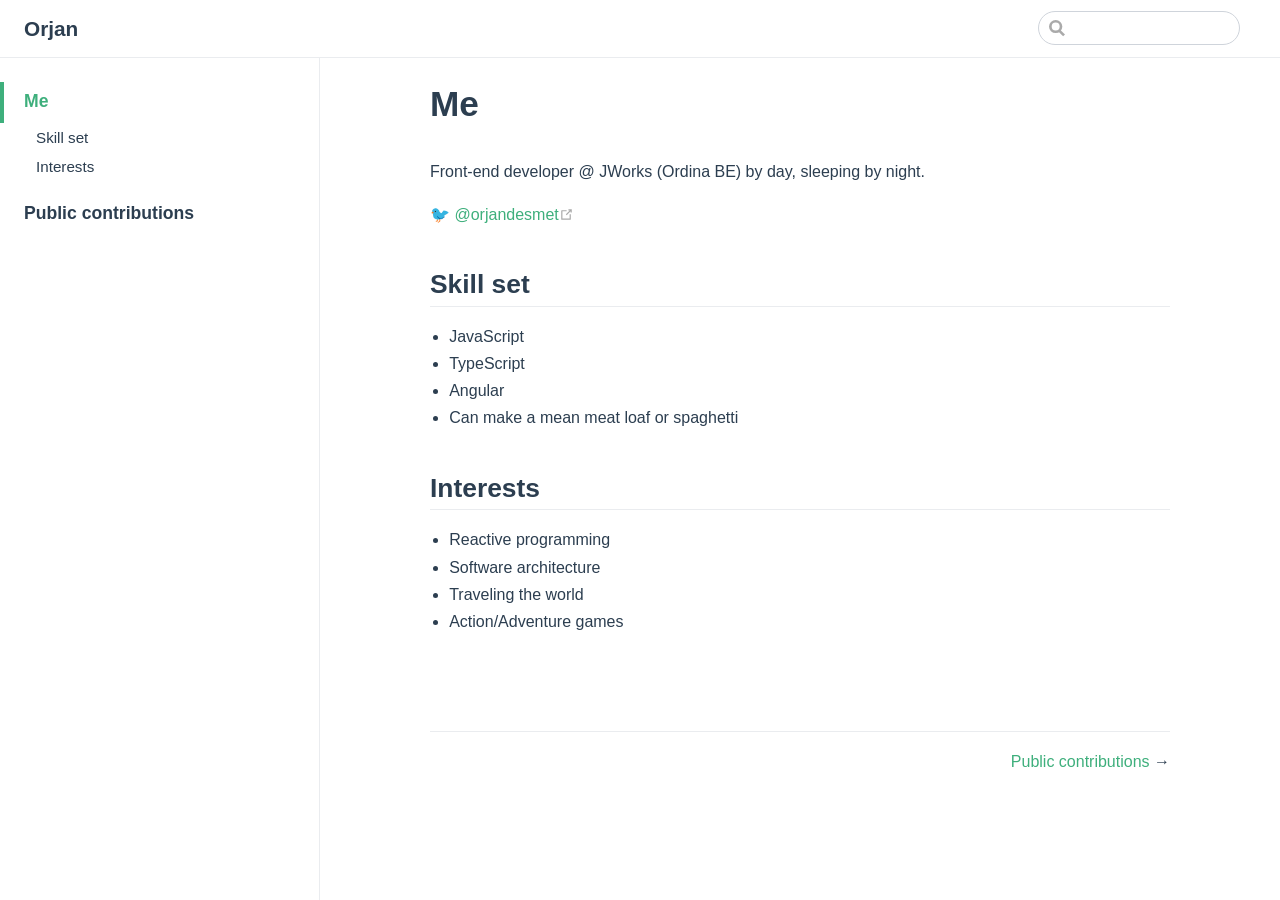
==== index.html @ 85a23e32 "deploy" ====
<!DOCTYPE html>
<html lang="en-US">
  <head>
    <meta charset="utf-8">
    <meta name="viewport" content="width=device-width,initial-scale=1">
    <title>Me | Orjan</title>
    <meta name="description" content="Just a GitHub Page">
    
    
    <link rel="preload" href="/assets/css/0.styles.a893254c.css" as="style"><link rel="preload" href="/assets/js/app.b0cc6ce6.js" as="script"><link rel="preload" href="/assets/js/2.a706e31f.js" as="script"><link rel="preload" href="/assets/js/5.21dd660b.js" as="script"><link rel="prefetch" href="/assets/js/3.bb468527.js"><link rel="prefetch" href="/assets/js/4.2d6e4859.js"><link rel="prefetch" href="/assets/js/6.42310675.js"><link rel="prefetch" href="/assets/js/7.936d4475.js"><link rel="prefetch" href="/assets/js/8.aac5efdd.js">
    <link rel="stylesheet" href="/assets/css/0.styles.a893254c.css">
  </head>
  <body>
    <div id="app" data-server-rendered="true"><div class="theme-container"><header class="navbar"><div class="sidebar-button"><svg xmlns="http://www.w3.org/2000/svg" aria-hidden="true" role="img" viewBox="0 0 448 512" class="icon"><path fill="currentColor" d="M436 124H12c-6.627 0-12-5.373-12-12V80c0-6.627 5.373-12 12-12h424c6.627 0 12 5.373 12 12v32c0 6.627-5.373 12-12 12zm0 160H12c-6.627 0-12-5.373-12-12v-32c0-6.627 5.373-12 12-12h424c6.627 0 12 5.373 12 12v32c0 6.627-5.373 12-12 12zm0 160H12c-6.627 0-12-5.373-12-12v-32c0-6.627 5.373-12 12-12h424c6.627 0 12 5.373 12 12v32c0 6.627-5.373 12-12 12z"></path></svg></div> <a href="/" class="home-link router-link-exact-active router-link-active"><!----> <span class="site-name">Orjan</span></a> <div class="links"><div class="search-box"><input aria-label="Search" autocomplete="off" spellcheck="false" value=""> <!----></div> <!----></div></header> <div class="sidebar-mask"></div> <aside class="sidebar"><!---->  <ul class="sidebar-links"><li><a href="/" class="active sidebar-link">Me</a><ul class="sidebar-sub-headers"><li class="sidebar-sub-header"><a href="/#skill-set" class="sidebar-link">Skill set</a></li><li class="sidebar-sub-header"><a href="/#interests" class="sidebar-link">Interests</a></li></ul></li><li><a href="/contributions.html" class="sidebar-link">Public contributions</a></li></ul> </aside> <main class="page"> <div class="theme-default-content content__default"><h1 id="me"><a href="#me" aria-hidden="true" class="header-anchor">#</a> Me</h1> <p>Front-end developer @ JWorks (Ordina BE) by day, sleeping by night.</p> <p>🐦 <a href="https://twitter.com/orjandesmet" target="_blank" rel="noopener noreferrer">@orjandesmet<svg xmlns="http://www.w3.org/2000/svg" aria-hidden="true" x="0px" y="0px" viewBox="0 0 100 100" width="15" height="15" class="icon outbound"><path fill="currentColor" d="M18.8,85.1h56l0,0c2.2,0,4-1.8,4-4v-32h-8v28h-48v-48h28v-8h-32l0,0c-2.2,0-4,1.8-4,4v56C14.8,83.3,16.6,85.1,18.8,85.1z"></path> <polygon fill="currentColor" points="45.7,48.7 51.3,54.3 77.2,28.5 77.2,37.2 85.2,37.2 85.2,14.9 62.8,14.9 62.8,22.9 71.5,22.9"></polygon></svg></a></p> <h2 id="skill-set"><a href="#skill-set" aria-hidden="true" class="header-anchor">#</a> Skill set</h2> <ul><li>JavaScript</li> <li>TypeScript</li> <li>Angular</li> <li>Can make a mean meat loaf or spaghetti</li></ul> <h2 id="interests"><a href="#interests" aria-hidden="true" class="header-anchor">#</a> Interests</h2> <ul><li>Reactive programming</li> <li>Software architecture</li> <li>Traveling the world</li> <li>Action/Adventure games</li></ul></div> <footer class="page-edit"><!----> <!----></footer> <div class="page-nav"><p class="inner"><!----> <span class="next"><a href="/contributions.html">
          Public contributions
        </a>
        →
      </span></p></div> </main></div><div class="global-ui"></div></div>
    <script src="/assets/js/app.b0cc6ce6.js" defer></script><script src="/assets/js/2.a706e31f.js" defer></script><script src="/assets/js/5.21dd660b.js" defer></script>
  </body>
</html>
---- assets/css/0.styles.a893254c.css ----
#nprogress{pointer-events:none}#nprogress .bar{background:#3eaf7c;position:fixed;z-index:1031;top:0;left:0;width:100%;height:2px}#nprogress .peg{display:block;position:absolute;right:0;width:100px;height:100%;box-shadow:0 0 10px #3eaf7c,0 0 5px #3eaf7c;opacity:1;transform:rotate(3deg) translateY(-4px)}#nprogress .spinner{display:block;position:fixed;z-index:1031;top:15px;right:15px}#nprogress .spinner-icon{width:18px;height:18px;box-sizing:border-box;border-color:#3eaf7c transparent transparent #3eaf7c;border-style:solid;border-width:2px;border-radius:50%;animation:nprogress-spinner .4s linear infinite}.nprogress-custom-parent{overflow:hidden;position:relative}.nprogress-custom-parent #nprogress .bar,.nprogress-custom-parent #nprogress .spinner{position:absolute}@keyframes nprogress-spinner{0%{transform:rotate(0deg)}to{transform:rotate(1turn)}}.icon.outbound{color:#aaa;display:inline-block;vertical-align:middle;position:relative;top:-1px}.home{padding:3.6rem 2rem 0;max-width:960px;margin:0 auto;display:block}.home .hero{text-align:center}.home .hero img{max-width:100%;max-height:280px;display:block;margin:3rem auto 1.5rem}.home .hero h1{font-size:3rem}.home .hero .action,.home .hero .description,.home .hero h1{margin:1.8rem auto}.home .hero .description{max-width:35rem;font-size:1.6rem;line-height:1.3;color:#6a8bad}.home .hero .action-button{display:inline-block;font-size:1.2rem;color:#fff;background-color:#3eaf7c;padding:.8rem 1.6rem;border-radius:4px;transition:background-color .1s ease;box-sizing:border-box;border-bottom:1px solid #389d70}.home .hero .action-button:hover{background-color:#4abf8a}.home .features{border-top:1px solid #eaecef;padding:1.2rem 0;margin-top:2.5rem;display:flex;flex-wrap:wrap;align-items:flex-start;align-content:stretch;justify-content:space-between}.home .feature{flex-grow:1;flex-basis:30%;max-width:30%}.home .feature h2{font-size:1.4rem;font-weight:500;border-bottom:none;padding-bottom:0;color:#3a5169}.home .feature p{color:#4e6e8e}.home .footer{padding:2.5rem;border-top:1px solid #eaecef;text-align:center;color:#4e6e8e}@media (max-width:719px){.home .features{flex-direction:column}.home .feature{max-width:100%;padding:0 2.5rem}}@media (max-width:419px){.home{padding-left:1.5rem;padding-right:1.5rem}.home .hero img{max-height:210px;margin:2rem auto 1.2rem}.home .hero h1{font-size:2rem}.home .hero .action,.home .hero .description,.home .hero h1{margin:1.2rem auto}.home .hero .description{font-size:1.2rem}.home .hero .action-button{font-size:1rem;padding:.6rem 1.2rem}.home .feature h2{font-size:1.25rem}}.search-box{display:inline-block;position:relative;margin-right:1rem}.search-box input{cursor:text;width:10rem;height:2rem;color:#4e6e8e;display:inline-block;border:1px solid #cfd4db;border-radius:2rem;font-size:.9rem;line-height:2rem;padding:0 .5rem 0 2rem;outline:none;transition:all .2s ease;background:#fff url(/assets/img/search.83621669.svg) .6rem .5rem no-repeat;background-size:1rem}.search-box input:focus{cursor:auto;border-color:#3eaf7c}.search-box .suggestions{background:#fff;width:20rem;position:absolute;top:1.5rem;border:1px solid #cfd4db;border-radius:6px;padding:.4rem;list-style-type:none}.search-box .suggestions.align-right{right:0}.search-box .suggestion{line-height:1.4;padding:.4rem .6rem;border-radius:4px;cursor:pointer}.search-box .suggestion a{white-space:normal;color:#5d82a6}.search-box .suggestion a .page-title{font-weight:600}.search-box .suggestion a .header{font-size:.9em;margin-left:.25em}.search-box .suggestion.focused{background-color:#f3f4f5}.search-box .suggestion.focused a{color:#3eaf7c}@media (max-width:959px){.search-box input{cursor:pointer;width:0;border-color:transparent;position:relative}.search-box input:focus{cursor:text;left:0;width:10rem}}@media (-ms-high-contrast:none){.search-box input{height:2rem}}@media (max-width:959px) and (min-width:719px){.search-box .suggestions{left:0}}@media (max-width:719px){.search-box{margin-right:0}.search-box input{left:1rem}.search-box .suggestions{right:0}}@media (max-width:419px){.search-box .suggestions{width:calc(100vw - 4rem)}.search-box input:focus{width:8rem}}.sidebar-button{cursor:pointer;display:none;width:1.25rem;height:1.25rem;position:absolute;padding:.6rem;top:.6rem;left:1rem}.sidebar-button .icon{display:block;width:1.25rem;height:1.25rem}@media (max-width:719px){.sidebar-button{display:block}}.dropdown-enter,.dropdown-leave-to{height:0!important}.dropdown-wrapper{cursor:pointer}.dropdown-wrapper .dropdown-title{display:block}.dropdown-wrapper .dropdown-title:hover{border-color:transparent}.dropdown-wrapper .dropdown-title .arrow{vertical-align:middle;margin-top:-1px;margin-left:.4rem}.dropdown-wrapper .nav-dropdown .dropdown-item{color:inherit;line-height:1.7rem}.dropdown-wrapper .nav-dropdown .dropdown-item h4{margin:.45rem 0 0;border-top:1px solid #eee;padding:.45rem 1.5rem 0 1.25rem}.dropdown-wrapper .nav-dropdown .dropdown-item .dropdown-subitem-wrapper{padding:0;list-style:none}.dropdown-wrapper .nav-dropdown .dropdown-item .dropdown-subitem-wrapper .dropdown-subitem{font-size:.9em}.dropdown-wrapper .nav-dropdown .dropdown-item a{display:block;line-height:1.7rem;position:relative;border-bottom:none;font-weight:400;margin-bottom:0;padding:0 1.5rem 0 1.25rem}.dropdown-wrapper .nav-dropdown .dropdown-item a.router-link-active,.dropdown-wrapper .nav-dropdown .dropdown-item a:hover{color:#3eaf7c}.dropdown-wrapper .nav-dropdown .dropdown-item a.router-link-active:after{content:"";width:0;height:0;border-left:5px solid #3eaf7c;border-top:3px solid transparent;border-bottom:3px solid transparent;position:absolute;top:calc(50% - 2px);left:9px}.dropdown-wrapper .nav-dropdown .dropdown-item:first-child h4{margin-top:0;padding-top:0;border-top:0}@media (max-width:719px){.dropdown-wrapper.open .dropdown-title{margin-bottom:.5rem}.dropdown-wrapper .nav-dropdown{transition:height .1s ease-out;overflow:hidden}.dropdown-wrapper .nav-dropdown .dropdown-item h4{border-top:0;margin-top:0;padding-top:0}.dropdown-wrapper .nav-dropdown .dropdown-item>a,.dropdown-wrapper .nav-dropdown .dropdown-item h4{font-size:15px;line-height:2rem}.dropdown-wrapper .nav-dropdown .dropdown-item .dropdown-subitem{font-size:14px;padding-left:1rem}}@media (min-width:719px){.dropdown-wrapper{height:1.8rem}.dropdown-wrapper:hover .nav-dropdown{display:block!important}.dropdown-wrapper .dropdown-title .arrow{border-left:4px solid transparent;border-right:4px solid transparent;border-top:6px solid #ccc;border-bottom:0}.dropdown-wrapper .nav-dropdown{display:none;height:auto!important;box-sizing:border-box;max-height:calc(100vh - 2.7rem);overflow-y:auto;position:absolute;top:100%;right:0;background-color:#fff;padding:.6rem 0;border:1px solid;border-color:#ddd #ddd #ccc;text-align:left;border-radius:.25rem;white-space:nowrap;margin:0}}.nav-links{display:inline-block}.nav-links a{line-height:1.4rem;color:inherit}.nav-links a.router-link-active,.nav-links a:hover{color:#3eaf7c}.nav-links .nav-item{position:relative;display:inline-block;margin-left:1.5rem;line-height:2rem}.nav-links .nav-item:first-child{margin-left:0}.nav-links .repo-link{margin-left:1.5rem}@media (max-width:719px){.nav-links .nav-item,.nav-links .repo-link{margin-left:0}}@media (min-width:719px){.nav-links a.router-link-active,.nav-links a:hover{color:#2c3e50}.nav-item>a:not(.external).router-link-active,.nav-item>a:not(.external):hover{margin-bottom:-2px;border-bottom:2px solid #46bd87}}.navbar{padding:.7rem 1.5rem;line-height:2.2rem}.navbar a,.navbar img,.navbar span{display:inline-block}.navbar .logo{height:2.2rem;min-width:2.2rem;margin-right:.8rem;vertical-align:top}.navbar .site-name{font-size:1.3rem;font-weight:600;color:#2c3e50;position:relative}.navbar .links{padding-left:1.5rem;box-sizing:border-box;background-color:#fff;white-space:nowrap;font-size:.9rem;position:absolute;right:1.5rem;top:.7rem;display:flex}.navbar .links .search-box{flex:0 0 auto;vertical-align:top}@media (max-width:719px){.navbar{padding-left:4rem}.navbar .can-hide{display:none}.navbar .links{padding-left:1.5rem}}.page-edit,.page-nav{max-width:740px;margin:0 auto;padding:2rem 2.5rem}@media (max-width:959px){.page-edit,.page-nav{padding:2rem}}@media (max-width:419px){.page-edit,.page-nav{padding:1.5rem}}.page{padding-bottom:2rem;display:block}.page-edit{padding-top:1rem;padding-bottom:1rem;overflow:auto}.page-edit .edit-link{display:inline-block}.page-edit .edit-link a{color:#4e6e8e;margin-right:.25rem}.page-edit .last-updated{float:right;font-size:.9em}.page-edit .last-updated .prefix{font-weight:500;color:#4e6e8e}.page-edit .last-updated .time{font-weight:400;color:#aaa}.page-nav{padding-top:1rem;padding-bottom:0}.page-nav .inner{min-height:2rem;margin-top:0;border-top:1px solid #eaecef;padding-top:1rem;overflow:auto}.page-nav .next{float:right}@media (max-width:719px){.page-edit .edit-link{margin-bottom:.5rem}.page-edit .last-updated{font-size:.8em;float:none;text-align:left}}.sidebar-group .sidebar-group{padding-left:.5em}.sidebar-group:not(.collapsable) .sidebar-heading:not(.clickable){cursor:auto;color:inherit}.sidebar-group.is-sub-group{padding-left:0}.sidebar-group.is-sub-group>.sidebar-heading{font-size:.95em;line-height:1.4;font-weight:400;padding-left:2rem}.sidebar-group.is-sub-group>.sidebar-heading:not(.clickable){opacity:.5}.sidebar-group.is-sub-group>.sidebar-group-items{padding-left:1rem}.sidebar-group.is-sub-group>.sidebar-group-items>li>.sidebar-link{font-size:.95em;border-left:none}.sidebar-group.depth-2>.sidebar-heading{border-left:none}.sidebar-heading{color:#2c3e50;transition:color .15s ease;cursor:pointer;font-size:1.1em;font-weight:700;padding:.35rem 1.5rem .35rem 1.25rem;width:100%;box-sizing:border-box;margin:0;border-left:.25rem solid transparent}.sidebar-heading.open,.sidebar-heading:hover{color:inherit}.sidebar-heading .arrow{position:relative;top:-.12em;left:.5em}.sidebar-heading.clickable.active{font-weight:600;color:#3eaf7c;border-left-color:#3eaf7c}.sidebar-heading.clickable:hover{color:#3eaf7c}.sidebar-group-items{transition:height .1s ease-out;font-size:.95em;overflow:hidden}.sidebar .sidebar-sub-headers{padding-left:1rem;font-size:.95em}a.sidebar-link{font-size:1em;font-weight:400;display:inline-block;color:#2c3e50;border-left:.25rem solid transparent;padding:.35rem 1rem .35rem 1.25rem;line-height:1.4;width:100%;box-sizing:border-box}a.sidebar-link:hover{color:#3eaf7c}a.sidebar-link.active{font-weight:600;color:#3eaf7c;border-left-color:#3eaf7c}.sidebar-group a.sidebar-link{padding-left:2rem}.sidebar-sub-headers a.sidebar-link{padding-top:.25rem;padding-bottom:.25rem;border-left:none}.sidebar-sub-headers a.sidebar-link.active{font-weight:500}.sidebar ul{padding:0;margin:0;list-style-type:none}.sidebar a{display:inline-block}.sidebar .nav-links{display:none;border-bottom:1px solid #eaecef;padding:.5rem 0 .75rem}.sidebar .nav-links a{font-weight:600}.sidebar .nav-links .nav-item,.sidebar .nav-links .repo-link{display:block;line-height:1.25rem;font-size:1.1em;padding:.5rem 0 .5rem 1.5rem}.sidebar>.sidebar-links{padding:1.5rem 0}.sidebar>.sidebar-links>li>a.sidebar-link{font-size:1.1em;line-height:1.7;font-weight:700}.sidebar>.sidebar-links>li:not(:first-child){margin-top:.75rem}@media (max-width:719px){.sidebar .nav-links{display:block}.sidebar .nav-links .dropdown-wrapper .nav-dropdown .dropdown-item a.router-link-active:after{top:calc(1rem - 2px)}.sidebar>.sidebar-links{padding:1rem 0}}code[class*=language-],pre[class*=language-]{color:#ccc;background:none;font-family:Consolas,Monaco,Andale Mono,Ubuntu Mono,monospace;font-size:1em;text-align:left;white-space:pre;word-spacing:normal;word-break:normal;word-wrap:normal;line-height:1.5;-moz-tab-size:4;-o-tab-size:4;tab-size:4;-webkit-hyphens:none;-ms-hyphens:none;hyphens:none}pre[class*=language-]{padding:1em;margin:.5em 0;overflow:auto}:not(pre)>code[class*=language-],pre[class*=language-]{background:#2d2d2d}:not(pre)>code[class*=language-]{padding:.1em;border-radius:.3em;white-space:normal}.token.block-comment,.token.cdata,.token.comment,.token.doctype,.token.prolog{color:#999}.token.punctuation{color:#ccc}.token.attr-name,.token.deleted,.token.namespace,.token.tag{color:#e2777a}.token.function-name{color:#6196cc}.token.boolean,.token.function,.token.number{color:#f08d49}.token.class-name,.token.constant,.token.property,.token.symbol{color:#f8c555}.token.atrule,.token.builtin,.token.important,.token.keyword,.token.selector{color:#cc99cd}.token.attr-value,.token.char,.token.regex,.token.string,.token.variable{color:#7ec699}.token.entity,.token.operator,.token.url{color:#67cdcc}.token.bold,.token.important{font-weight:700}.token.italic{font-style:italic}.token.entity{cursor:help}.token.inserted{color:green}.theme-default-content code{color:#476582;padding:.25rem .5rem;margin:0;font-size:.85em;background-color:rgba(27,31,35,.05);border-radius:3px}.theme-default-content code .token.deleted{color:#ec5975}.theme-default-content code .token.inserted{color:#3eaf7c}.theme-default-content pre,.theme-default-content pre[class*=language-]{line-height:1.4;padding:1.25rem 1.5rem;margin:.85rem 0;background-color:#282c34;border-radius:6px;overflow:auto}.theme-default-content pre[class*=language-] code,.theme-default-content pre code{color:#fff;padding:0;background-color:transparent;border-radius:0}div[class*=language-]{position:relative;background-color:#282c34;border-radius:6px}div[class*=language-] .highlight-lines{-webkit-user-select:none;-moz-user-select:none;-ms-user-select:none;user-select:none;padding-top:1.3rem;position:absolute;top:0;left:0;width:100%;line-height:1.4}div[class*=language-] .highlight-lines .highlighted{background-color:rgba(0,0,0,.66)}div[class*=language-] pre,div[class*=language-] pre[class*=language-]{background:transparent;position:relative;z-index:1}div[class*=language-]:before{position:absolute;z-index:3;top:.8em;right:1em;font-size:.75rem;color:hsla(0,0%,100%,.4)}div[class*=language-]:not(.line-numbers-mode) .line-numbers-wrapper{display:none}div[class*=language-].line-numbers-mode .highlight-lines .highlighted{position:relative}div[class*=language-].line-numbers-mode .highlight-lines .highlighted:before{content:" ";position:absolute;z-index:3;left:0;top:0;display:block;width:3.5rem;height:100%;background-color:rgba(0,0,0,.66)}div[class*=language-].line-numbers-mode pre{padding-left:4.5rem;vertical-align:middle}div[class*=language-].line-numbers-mode .line-numbers-wrapper{position:absolute;top:0;width:3.5rem;text-align:center;color:hsla(0,0%,100%,.3);padding:1.25rem 0;line-height:1.4}div[class*=language-].line-numbers-mode .line-numbers-wrapper .line-number,div[class*=language-].line-numbers-mode .line-numbers-wrapper br{-webkit-user-select:none;-moz-user-select:none;-ms-user-select:none;user-select:none}div[class*=language-].line-numbers-mode .line-numbers-wrapper .line-number{position:relative;z-index:4;font-size:.85em}div[class*=language-].line-numbers-mode:after{content:"";position:absolute;z-index:2;top:0;left:0;width:3.5rem;height:100%;border-radius:6px 0 0 6px;border-right:1px solid rgba(0,0,0,.66);background-color:#282c34}div[class~=language-js]:before{content:"js"}div[class~=language-ts]:before{content:"ts"}div[class~=language-html]:before{content:"html"}div[class~=language-md]:before{content:"md"}div[class~=language-vue]:before{content:"vue"}div[class~=language-css]:before{content:"css"}div[class~=language-sass]:before{content:"sass"}div[class~=language-scss]:before{content:"scss"}div[class~=language-less]:before{content:"less"}div[class~=language-stylus]:before{content:"stylus"}div[class~=language-go]:before{content:"go"}div[class~=language-java]:before{content:"java"}div[class~=language-c]:before{content:"c"}div[class~=language-sh]:before{content:"sh"}div[class~=language-yaml]:before{content:"yaml"}div[class~=language-py]:before{content:"py"}div[class~=language-docker]:before{content:"docker"}div[class~=language-dockerfile]:before{content:"dockerfile"}div[class~=language-makefile]:before{content:"makefile"}div[class~=language-javascript]:before{content:"js"}div[class~=language-typescript]:before{content:"ts"}div[class~=language-markup]:before{content:"html"}div[class~=language-markdown]:before{content:"md"}div[class~=language-json]:before{content:"json"}div[class~=language-ruby]:before{content:"rb"}div[class~=language-python]:before{content:"py"}div[class~=language-bash]:before{content:"sh"}div[class~=language-php]:before{content:"php"}.custom-block .custom-block-title{font-weight:600;margin-bottom:-.4rem}.custom-block.danger,.custom-block.tip,.custom-block.warning{padding:.1rem 1.5rem;border-left-width:.5rem;border-left-style:solid;margin:1rem 0}.custom-block.tip{background-color:#f3f5f7;border-color:#42b983}.custom-block.warning{background-color:rgba(255,229,100,.3);border-color:#e7c000;color:#6b5900}.custom-block.warning .custom-block-title{color:#b29400}.custom-block.warning a{color:#2c3e50}.custom-block.danger{background-color:#ffe6e6;border-color:#c00;color:#4d0000}.custom-block.danger .custom-block-title{color:#900}.custom-block.danger a{color:#2c3e50}.arrow{display:inline-block;width:0;height:0}.arrow.up{border-bottom:6px solid #ccc}.arrow.down,.arrow.up{border-left:4px solid transparent;border-right:4px solid transparent}.arrow.down{border-top:6px solid #ccc}.arrow.right{border-left:6px solid #ccc}.arrow.left,.arrow.right{border-top:4px solid transparent;border-bottom:4px solid transparent}.arrow.left{border-right:6px solid #ccc}.theme-default-content:not(.custom){max-width:740px;margin:0 auto;padding:2rem 2.5rem}@media (max-width:959px){.theme-default-content:not(.custom){padding:2rem}}@media (max-width:419px){.theme-default-content:not(.custom){padding:1.5rem}}.table-of-contents .badge{vertical-align:middle}body,html{padding:0;margin:0;background-color:#fff}body{font-family:-apple-system,BlinkMacSystemFont,Segoe UI,Roboto,Oxygen,Ubuntu,Cantarell,Fira Sans,Droid Sans,Helvetica Neue,sans-serif;-webkit-font-smoothing:antialiased;-moz-osx-font-smoothing:grayscale;font-size:16px;color:#2c3e50}.page{padding-left:20rem}.navbar{z-index:20;right:0;height:3.6rem;background-color:#fff;box-sizing:border-box;border-bottom:1px solid #eaecef}.navbar,.sidebar-mask{position:fixed;top:0;left:0}.sidebar-mask{z-index:9;width:100vw;height:100vh;display:none}.sidebar{font-size:16px;background-color:#fff;width:20rem;position:fixed;z-index:10;margin:0;top:3.6rem;left:0;bottom:0;box-sizing:border-box;border-right:1px solid #eaecef;overflow-y:auto}.theme-default-content:not(.custom)>:first-child{margin-top:3.6rem}.theme-default-content:not(.custom) a:hover{text-decoration:underline}.theme-default-content:not(.custom) p.demo{padding:1rem 1.5rem;border:1px solid #ddd;border-radius:4px}.theme-default-content:not(.custom) img{max-width:100%}.theme-default-content.custom{padding:0;margin:0}.theme-default-content.custom img{max-width:100%}a{font-weight:500;text-decoration:none}a,p a code{color:#3eaf7c}p a code{font-weight:400}kbd{background:#eee;border:.15rem solid #ddd;border-bottom:.25rem solid #ddd;border-radius:.15rem;padding:0 .15em}blockquote{font-size:1rem;color:#999;border-left:.2rem solid #dfe2e5;margin:1rem 0;padding:.25rem 0 .25rem 1rem}blockquote>p{margin:0}ol,ul{padding-left:1.2em}strong{font-weight:600}h1,h2,h3,h4,h5,h6{font-weight:600;line-height:1.25}.theme-default-content:not(.custom)>h1,.theme-default-content:not(.custom)>h2,.theme-default-content:not(.custom)>h3,.theme-default-content:not(.custom)>h4,.theme-default-content:not(.custom)>h5,.theme-default-content:not(.custom)>h6{margin-top:-3.1rem;padding-top:4.6rem;margin-bottom:0}.theme-default-content:not(.custom)>h1:first-child,.theme-default-content:not(.custom)>h2:first-child,.theme-default-content:not(.custom)>h3:first-child,.theme-default-content:not(.custom)>h4:first-child,.theme-default-content:not(.custom)>h5:first-child,.theme-default-content:not(.custom)>h6:first-child{margin-top:-1.5rem;margin-bottom:1rem}.theme-default-content:not(.custom)>h1:first-child+.custom-block,.theme-default-content:not(.custom)>h1:first-child+p,.theme-default-content:not(.custom)>h1:first-child+pre,.theme-default-content:not(.custom)>h2:first-child+.custom-block,.theme-default-content:not(.custom)>h2:first-child+p,.theme-default-content:not(.custom)>h2:first-child+pre,.theme-default-content:not(.custom)>h3:first-child+.custom-block,.theme-default-content:not(.custom)>h3:first-child+p,.theme-default-content:not(.custom)>h3:first-child+pre,.theme-default-content:not(.custom)>h4:first-child+.custom-block,.theme-default-content:not(.custom)>h4:first-child+p,.theme-default-content:not(.custom)>h4:first-child+pre,.theme-default-content:not(.custom)>h5:first-child+.custom-block,.theme-default-content:not(.custom)>h5:first-child+p,.theme-default-content:not(.custom)>h5:first-child+pre,.theme-default-content:not(.custom)>h6:first-child+.custom-block,.theme-default-content:not(.custom)>h6:first-child+p,.theme-default-content:not(.custom)>h6:first-child+pre{margin-top:2rem}h1:hover .header-anchor,h2:hover .header-anchor,h3:hover .header-anchor,h4:hover .header-anchor,h5:hover .header-anchor,h6:hover .header-anchor{opacity:1}h1{font-size:2.2rem}h2{font-size:1.65rem;padding-bottom:.3rem;border-bottom:1px solid #eaecef}h3{font-size:1.35rem}a.header-anchor{font-size:.85em;float:left;margin-left:-.87em;padding-right:.23em;margin-top:.125em;opacity:0}a.header-anchor:hover{text-decoration:none}.line-number,code,kbd{font-family:source-code-pro,Menlo,Monaco,Consolas,Courier New,monospace}ol,p,ul{line-height:1.7}hr{border:0;border-top:1px solid #eaecef}table{border-collapse:collapse;margin:1rem 0;display:block;overflow-x:auto}tr{border-top:1px solid #dfe2e5}tr:nth-child(2n){background-color:#f6f8fa}td,th{border:1px solid #dfe2e5;padding:.6em 1em}.theme-container.sidebar-open .sidebar-mask{display:block}.theme-container.no-navbar .theme-default-content:not(.custom)>h1,.theme-container.no-navbar h2,.theme-container.no-navbar h3,.theme-container.no-navbar h4,.theme-container.no-navbar h5,.theme-container.no-navbar h6{margin-top:1.5rem;padding-top:0}.theme-container.no-navbar .sidebar{top:0}@media (min-width:720px){.theme-container.no-sidebar .sidebar{display:none}.theme-container.no-sidebar .page{padding-left:0}}@media (max-width:959px){.sidebar{font-size:15px;width:16.4rem}.page{padding-left:16.4rem}}@media (max-width:719px){.sidebar{top:0;padding-top:3.6rem;transform:translateX(-100%);transition:transform .2s ease}.page{padding-left:0}.theme-container.sidebar-open .sidebar{transform:translateX(0)}.theme-container.no-navbar .sidebar{padding-top:0}}@media (max-width:419px){h1{font-size:1.9rem}.theme-default-content div[class*=language-]{margin:.85rem -1.5rem;border-radius:0}}.badge[data-v-138c9539]{display:inline-block;font-size:14px;height:18px;line-height:18px;border-radius:3px;padding:0 6px;color:#fff}.badge.green[data-v-138c9539],.badge.tip[data-v-138c9539],.badge[data-v-138c9539]{background-color:#42b983}.badge.error[data-v-138c9539]{background-color:#da5961}.badge.warn[data-v-138c9539],.badge.warning[data-v-138c9539],.badge.yellow[data-v-138c9539]{background-color:#e7c000}.badge+.badge[data-v-138c9539]{margin-left:5px}
---- assets/css/0.styles.a893254c.css ----
#nprogress{pointer-events:none}#nprogress .bar{background:#3eaf7c;position:fixed;z-index:1031;top:0;left:0;width:100%;height:2px}#nprogress .peg{display:block;position:absolute;right:0;width:100px;height:100%;box-shadow:0 0 10px #3eaf7c,0 0 5px #3eaf7c;opacity:1;transform:rotate(3deg) translateY(-4px)}#nprogress .spinner{display:block;position:fixed;z-index:1031;top:15px;right:15px}#nprogress .spinner-icon{width:18px;height:18px;box-sizing:border-box;border-color:#3eaf7c transparent transparent #3eaf7c;border-style:solid;border-width:2px;border-radius:50%;animation:nprogress-spinner .4s linear infinite}.nprogress-custom-parent{overflow:hidden;position:relative}.nprogress-custom-parent #nprogress .bar,.nprogress-custom-parent #nprogress .spinner{position:absolute}@keyframes nprogress-spinner{0%{transform:rotate(0deg)}to{transform:rotate(1turn)}}.icon.outbound{color:#aaa;display:inline-block;vertical-align:middle;position:relative;top:-1px}.home{padding:3.6rem 2rem 0;max-width:960px;margin:0 auto;display:block}.home .hero{text-align:center}.home .hero img{max-width:100%;max-height:280px;display:block;margin:3rem auto 1.5rem}.home .hero h1{font-size:3rem}.home .hero .action,.home .hero .description,.home .hero h1{margin:1.8rem auto}.home .hero .description{max-width:35rem;font-size:1.6rem;line-height:1.3;color:#6a8bad}.home .hero .action-button{display:inline-block;font-size:1.2rem;color:#fff;background-color:#3eaf7c;padding:.8rem 1.6rem;border-radius:4px;transition:background-color .1s ease;box-sizing:border-box;border-bottom:1px solid #389d70}.home .hero .action-button:hover{background-color:#4abf8a}.home .features{border-top:1px solid #eaecef;padding:1.2rem 0;margin-top:2.5rem;display:flex;flex-wrap:wrap;align-items:flex-start;align-content:stretch;justify-content:space-between}.home .feature{flex-grow:1;flex-basis:30%;max-width:30%}.home .feature h2{font-size:1.4rem;font-weight:500;border-bottom:none;padding-bottom:0;color:#3a5169}.home .feature p{color:#4e6e8e}.home .footer{padding:2.5rem;border-top:1px solid #eaecef;text-align:center;color:#4e6e8e}@media (max-width:719px){.home .features{flex-direction:column}.home .feature{max-width:100%;padding:0 2.5rem}}@media (max-width:419px){.home{padding-left:1.5rem;padding-right:1.5rem}.home .hero img{max-height:210px;margin:2rem auto 1.2rem}.home .hero h1{font-size:2rem}.home .hero .action,.home .hero .description,.home .hero h1{margin:1.2rem auto}.home .hero .description{font-size:1.2rem}.home .hero .action-button{font-size:1rem;padding:.6rem 1.2rem}.home .feature h2{font-size:1.25rem}}.search-box{display:inline-block;position:relative;margin-right:1rem}.search-box input{cursor:text;width:10rem;height:2rem;color:#4e6e8e;display:inline-block;border:1px solid #cfd4db;border-radius:2rem;font-size:.9rem;line-height:2rem;padding:0 .5rem 0 2rem;outline:none;transition:all .2s ease;background:#fff url(/assets/img/search.83621669.svg) .6rem .5rem no-repeat;background-size:1rem}.search-box input:focus{cursor:auto;border-color:#3eaf7c}.search-box .suggestions{background:#fff;width:20rem;position:absolute;top:1.5rem;border:1px solid #cfd4db;border-radius:6px;padding:.4rem;list-style-type:none}.search-box .suggestions.align-right{right:0}.search-box .suggestion{line-height:1.4;padding:.4rem .6rem;border-radius:4px;cursor:pointer}.search-box .suggestion a{white-space:normal;color:#5d82a6}.search-box .suggestion a .page-title{font-weight:600}.search-box .suggestion a .header{font-size:.9em;margin-left:.25em}.search-box .suggestion.focused{background-color:#f3f4f5}.search-box .suggestion.focused a{color:#3eaf7c}@media (max-width:959px){.search-box input{cursor:pointer;width:0;border-color:transparent;position:relative}.search-box input:focus{cursor:text;left:0;width:10rem}}@media (-ms-high-contrast:none){.search-box input{height:2rem}}@media (max-width:959px) and (min-width:719px){.search-box .suggestions{left:0}}@media (max-width:719px){.search-box{margin-right:0}.search-box input{left:1rem}.search-box .suggestions{right:0}}@media (max-width:419px){.search-box .suggestions{width:calc(100vw - 4rem)}.search-box input:focus{width:8rem}}.sidebar-button{cursor:pointer;display:none;width:1.25rem;height:1.25rem;position:absolute;padding:.6rem;top:.6rem;left:1rem}.sidebar-button .icon{display:block;width:1.25rem;height:1.25rem}@media (max-width:719px){.sidebar-button{display:block}}.dropdown-enter,.dropdown-leave-to{height:0!important}.dropdown-wrapper{cursor:pointer}.dropdown-wrapper .dropdown-title{display:block}.dropdown-wrapper .dropdown-title:hover{border-color:transparent}.dropdown-wrapper .dropdown-title .arrow{vertical-align:middle;margin-top:-1px;margin-left:.4rem}.dropdown-wrapper .nav-dropdown .dropdown-item{color:inherit;line-height:1.7rem}.dropdown-wrapper .nav-dropdown .dropdown-item h4{margin:.45rem 0 0;border-top:1px solid #eee;padding:.45rem 1.5rem 0 1.25rem}.dropdown-wrapper .nav-dropdown .dropdown-item .dropdown-subitem-wrapper{padding:0;list-style:none}.dropdown-wrapper .nav-dropdown .dropdown-item .dropdown-subitem-wrapper .dropdown-subitem{font-size:.9em}.dropdown-wrapper .nav-dropdown .dropdown-item a{display:block;line-height:1.7rem;position:relative;border-bottom:none;font-weight:400;margin-bottom:0;padding:0 1.5rem 0 1.25rem}.dropdown-wrapper .nav-dropdown .dropdown-item a.router-link-active,.dropdown-wrapper .nav-dropdown .dropdown-item a:hover{color:#3eaf7c}.dropdown-wrapper .nav-dropdown .dropdown-item a.router-link-active:after{content:"";width:0;height:0;border-left:5px solid #3eaf7c;border-top:3px solid transparent;border-bottom:3px solid transparent;position:absolute;top:calc(50% - 2px);left:9px}.dropdown-wrapper .nav-dropdown .dropdown-item:first-child h4{margin-top:0;padding-top:0;border-top:0}@media (max-width:719px){.dropdown-wrapper.open .dropdown-title{margin-bottom:.5rem}.dropdown-wrapper .nav-dropdown{transition:height .1s ease-out;overflow:hidden}.dropdown-wrapper .nav-dropdown .dropdown-item h4{border-top:0;margin-top:0;padding-top:0}.dropdown-wrapper .nav-dropdown .dropdown-item>a,.dropdown-wrapper .nav-dropdown .dropdown-item h4{font-size:15px;line-height:2rem}.dropdown-wrapper .nav-dropdown .dropdown-item .dropdown-subitem{font-size:14px;padding-left:1rem}}@media (min-width:719px){.dropdown-wrapper{height:1.8rem}.dropdown-wrapper:hover .nav-dropdown{display:block!important}.dropdown-wrapper .dropdown-title .arrow{border-left:4px solid transparent;border-right:4px solid transparent;border-top:6px solid #ccc;border-bottom:0}.dropdown-wrapper .nav-dropdown{display:none;height:auto!important;box-sizing:border-box;max-height:calc(100vh - 2.7rem);overflow-y:auto;position:absolute;top:100%;right:0;background-color:#fff;padding:.6rem 0;border:1px solid;border-color:#ddd #ddd #ccc;text-align:left;border-radius:.25rem;white-space:nowrap;margin:0}}.nav-links{display:inline-block}.nav-links a{line-height:1.4rem;color:inherit}.nav-links a.router-link-active,.nav-links a:hover{color:#3eaf7c}.nav-links .nav-item{position:relative;display:inline-block;margin-left:1.5rem;line-height:2rem}.nav-links .nav-item:first-child{margin-left:0}.nav-links .repo-link{margin-left:1.5rem}@media (max-width:719px){.nav-links .nav-item,.nav-links .repo-link{margin-left:0}}@media (min-width:719px){.nav-links a.router-link-active,.nav-links a:hover{color:#2c3e50}.nav-item>a:not(.external).router-link-active,.nav-item>a:not(.external):hover{margin-bottom:-2px;border-bottom:2px solid #46bd87}}.navbar{padding:.7rem 1.5rem;line-height:2.2rem}.navbar a,.navbar img,.navbar span{display:inline-block}.navbar .logo{height:2.2rem;min-width:2.2rem;margin-right:.8rem;vertical-align:top}.navbar .site-name{font-size:1.3rem;font-weight:600;color:#2c3e50;position:relative}.navbar .links{padding-left:1.5rem;box-sizing:border-box;background-color:#fff;white-space:nowrap;font-size:.9rem;position:absolute;right:1.5rem;top:.7rem;display:flex}.navbar .links .search-box{flex:0 0 auto;vertical-align:top}@media (max-width:719px){.navbar{padding-left:4rem}.navbar .can-hide{display:none}.navbar .links{padding-left:1.5rem}}.page-edit,.page-nav{max-width:740px;margin:0 auto;padding:2rem 2.5rem}@media (max-width:959px){.page-edit,.page-nav{padding:2rem}}@media (max-width:419px){.page-edit,.page-nav{padding:1.5rem}}.page{padding-bottom:2rem;display:block}.page-edit{padding-top:1rem;padding-bottom:1rem;overflow:auto}.page-edit .edit-link{display:inline-block}.page-edit .edit-link a{color:#4e6e8e;margin-right:.25rem}.page-edit .last-updated{float:right;font-size:.9em}.page-edit .last-updated .prefix{font-weight:500;color:#4e6e8e}.page-edit .last-updated .time{font-weight:400;color:#aaa}.page-nav{padding-top:1rem;padding-bottom:0}.page-nav .inner{min-height:2rem;margin-top:0;border-top:1px solid #eaecef;padding-top:1rem;overflow:auto}.page-nav .next{float:right}@media (max-width:719px){.page-edit .edit-link{margin-bottom:.5rem}.page-edit .last-updated{font-size:.8em;float:none;text-align:left}}.sidebar-group .sidebar-group{padding-left:.5em}.sidebar-group:not(.collapsable) .sidebar-heading:not(.clickable){cursor:auto;color:inherit}.sidebar-group.is-sub-group{padding-left:0}.sidebar-group.is-sub-group>.sidebar-heading{font-size:.95em;line-height:1.4;font-weight:400;padding-left:2rem}.sidebar-group.is-sub-group>.sidebar-heading:not(.clickable){opacity:.5}.sidebar-group.is-sub-group>.sidebar-group-items{padding-left:1rem}.sidebar-group.is-sub-group>.sidebar-group-items>li>.sidebar-link{font-size:.95em;border-left:none}.sidebar-group.depth-2>.sidebar-heading{border-left:none}.sidebar-heading{color:#2c3e50;transition:color .15s ease;cursor:pointer;font-size:1.1em;font-weight:700;padding:.35rem 1.5rem .35rem 1.25rem;width:100%;box-sizing:border-box;margin:0;border-left:.25rem solid transparent}.sidebar-heading.open,.sidebar-heading:hover{color:inherit}.sidebar-heading .arrow{position:relative;top:-.12em;left:.5em}.sidebar-heading.clickable.active{font-weight:600;color:#3eaf7c;border-left-color:#3eaf7c}.sidebar-heading.clickable:hover{color:#3eaf7c}.sidebar-group-items{transition:height .1s ease-out;font-size:.95em;overflow:hidden}.sidebar .sidebar-sub-headers{padding-left:1rem;font-size:.95em}a.sidebar-link{font-size:1em;font-weight:400;display:inline-block;color:#2c3e50;border-left:.25rem solid transparent;padding:.35rem 1rem .35rem 1.25rem;line-height:1.4;width:100%;box-sizing:border-box}a.sidebar-link:hover{color:#3eaf7c}a.sidebar-link.active{font-weight:600;color:#3eaf7c;border-left-color:#3eaf7c}.sidebar-group a.sidebar-link{padding-left:2rem}.sidebar-sub-headers a.sidebar-link{padding-top:.25rem;padding-bottom:.25rem;border-left:none}.sidebar-sub-headers a.sidebar-link.active{font-weight:500}.sidebar ul{padding:0;margin:0;list-style-type:none}.sidebar a{display:inline-block}.sidebar .nav-links{display:none;border-bottom:1px solid #eaecef;padding:.5rem 0 .75rem}.sidebar .nav-links a{font-weight:600}.sidebar .nav-links .nav-item,.sidebar .nav-links .repo-link{display:block;line-height:1.25rem;font-size:1.1em;padding:.5rem 0 .5rem 1.5rem}.sidebar>.sidebar-links{padding:1.5rem 0}.sidebar>.sidebar-links>li>a.sidebar-link{font-size:1.1em;line-height:1.7;font-weight:700}.sidebar>.sidebar-links>li:not(:first-child){margin-top:.75rem}@media (max-width:719px){.sidebar .nav-links{display:block}.sidebar .nav-links .dropdown-wrapper .nav-dropdown .dropdown-item a.router-link-active:after{top:calc(1rem - 2px)}.sidebar>.sidebar-links{padding:1rem 0}}code[class*=language-],pre[class*=language-]{color:#ccc;background:none;font-family:Consolas,Monaco,Andale Mono,Ubuntu Mono,monospace;font-size:1em;text-align:left;white-space:pre;word-spacing:normal;word-break:normal;word-wrap:normal;line-height:1.5;-moz-tab-size:4;-o-tab-size:4;tab-size:4;-webkit-hyphens:none;-ms-hyphens:none;hyphens:none}pre[class*=language-]{padding:1em;margin:.5em 0;overflow:auto}:not(pre)>code[class*=language-],pre[class*=language-]{background:#2d2d2d}:not(pre)>code[class*=language-]{padding:.1em;border-radius:.3em;white-space:normal}.token.block-comment,.token.cdata,.token.comment,.token.doctype,.token.prolog{color:#999}.token.punctuation{color:#ccc}.token.attr-name,.token.deleted,.token.namespace,.token.tag{color:#e2777a}.token.function-name{color:#6196cc}.token.boolean,.token.function,.token.number{color:#f08d49}.token.class-name,.token.constant,.token.property,.token.symbol{color:#f8c555}.token.atrule,.token.builtin,.token.important,.token.keyword,.token.selector{color:#cc99cd}.token.attr-value,.token.char,.token.regex,.token.string,.token.variable{color:#7ec699}.token.entity,.token.operator,.token.url{color:#67cdcc}.token.bold,.token.important{font-weight:700}.token.italic{font-style:italic}.token.entity{cursor:help}.token.inserted{color:green}.theme-default-content code{color:#476582;padding:.25rem .5rem;margin:0;font-size:.85em;background-color:rgba(27,31,35,.05);border-radius:3px}.theme-default-content code .token.deleted{color:#ec5975}.theme-default-content code .token.inserted{color:#3eaf7c}.theme-default-content pre,.theme-default-content pre[class*=language-]{line-height:1.4;padding:1.25rem 1.5rem;margin:.85rem 0;background-color:#282c34;border-radius:6px;overflow:auto}.theme-default-content pre[class*=language-] code,.theme-default-content pre code{color:#fff;padding:0;background-color:transparent;border-radius:0}div[class*=language-]{position:relative;background-color:#282c34;border-radius:6px}div[class*=language-] .highlight-lines{-webkit-user-select:none;-moz-user-select:none;-ms-user-select:none;user-select:none;padding-top:1.3rem;position:absolute;top:0;left:0;width:100%;line-height:1.4}div[class*=language-] .highlight-lines .highlighted{background-color:rgba(0,0,0,.66)}div[class*=language-] pre,div[class*=language-] pre[class*=language-]{background:transparent;position:relative;z-index:1}div[class*=language-]:before{position:absolute;z-index:3;top:.8em;right:1em;font-size:.75rem;color:hsla(0,0%,100%,.4)}div[class*=language-]:not(.line-numbers-mode) .line-numbers-wrapper{display:none}div[class*=language-].line-numbers-mode .highlight-lines .highlighted{position:relative}div[class*=language-].line-numbers-mode .highlight-lines .highlighted:before{content:" ";position:absolute;z-index:3;left:0;top:0;display:block;width:3.5rem;height:100%;background-color:rgba(0,0,0,.66)}div[class*=language-].line-numbers-mode pre{padding-left:4.5rem;vertical-align:middle}div[class*=language-].line-numbers-mode .line-numbers-wrapper{position:absolute;top:0;width:3.5rem;text-align:center;color:hsla(0,0%,100%,.3);padding:1.25rem 0;line-height:1.4}div[class*=language-].line-numbers-mode .line-numbers-wrapper .line-number,div[class*=language-].line-numbers-mode .line-numbers-wrapper br{-webkit-user-select:none;-moz-user-select:none;-ms-user-select:none;user-select:none}div[class*=language-].line-numbers-mode .line-numbers-wrapper .line-number{position:relative;z-index:4;font-size:.85em}div[class*=language-].line-numbers-mode:after{content:"";position:absolute;z-index:2;top:0;left:0;width:3.5rem;height:100%;border-radius:6px 0 0 6px;border-right:1px solid rgba(0,0,0,.66);background-color:#282c34}div[class~=language-js]:before{content:"js"}div[class~=language-ts]:before{content:"ts"}div[class~=language-html]:before{content:"html"}div[class~=language-md]:before{content:"md"}div[class~=language-vue]:before{content:"vue"}div[class~=language-css]:before{content:"css"}div[class~=language-sass]:before{content:"sass"}div[class~=language-scss]:before{content:"scss"}div[class~=language-less]:before{content:"less"}div[class~=language-stylus]:before{content:"stylus"}div[class~=language-go]:before{content:"go"}div[class~=language-java]:before{content:"java"}div[class~=language-c]:before{content:"c"}div[class~=language-sh]:before{content:"sh"}div[class~=language-yaml]:before{content:"yaml"}div[class~=language-py]:before{content:"py"}div[class~=language-docker]:before{content:"docker"}div[class~=language-dockerfile]:before{content:"dockerfile"}div[class~=language-makefile]:before{content:"makefile"}div[class~=language-javascript]:before{content:"js"}div[class~=language-typescript]:before{content:"ts"}div[class~=language-markup]:before{content:"html"}div[class~=language-markdown]:before{content:"md"}div[class~=language-json]:before{content:"json"}div[class~=language-ruby]:before{content:"rb"}div[class~=language-python]:before{content:"py"}div[class~=language-bash]:before{content:"sh"}div[class~=language-php]:before{content:"php"}.custom-block .custom-block-title{font-weight:600;margin-bottom:-.4rem}.custom-block.danger,.custom-block.tip,.custom-block.warning{padding:.1rem 1.5rem;border-left-width:.5rem;border-left-style:solid;margin:1rem 0}.custom-block.tip{background-color:#f3f5f7;border-color:#42b983}.custom-block.warning{background-color:rgba(255,229,100,.3);border-color:#e7c000;color:#6b5900}.custom-block.warning .custom-block-title{color:#b29400}.custom-block.warning a{color:#2c3e50}.custom-block.danger{background-color:#ffe6e6;border-color:#c00;color:#4d0000}.custom-block.danger .custom-block-title{color:#900}.custom-block.danger a{color:#2c3e50}.arrow{display:inline-block;width:0;height:0}.arrow.up{border-bottom:6px solid #ccc}.arrow.down,.arrow.up{border-left:4px solid transparent;border-right:4px solid transparent}.arrow.down{border-top:6px solid #ccc}.arrow.right{border-left:6px solid #ccc}.arrow.left,.arrow.right{border-top:4px solid transparent;border-bottom:4px solid transparent}.arrow.left{border-right:6px solid #ccc}.theme-default-content:not(.custom){max-width:740px;margin:0 auto;padding:2rem 2.5rem}@media (max-width:959px){.theme-default-content:not(.custom){padding:2rem}}@media (max-width:419px){.theme-default-content:not(.custom){padding:1.5rem}}.table-of-contents .badge{vertical-align:middle}body,html{padding:0;margin:0;background-color:#fff}body{font-family:-apple-system,BlinkMacSystemFont,Segoe UI,Roboto,Oxygen,Ubuntu,Cantarell,Fira Sans,Droid Sans,Helvetica Neue,sans-serif;-webkit-font-smoothing:antialiased;-moz-osx-font-smoothing:grayscale;font-size:16px;color:#2c3e50}.page{padding-left:20rem}.navbar{z-index:20;right:0;height:3.6rem;background-color:#fff;box-sizing:border-box;border-bottom:1px solid #eaecef}.navbar,.sidebar-mask{position:fixed;top:0;left:0}.sidebar-mask{z-index:9;width:100vw;height:100vh;display:none}.sidebar{font-size:16px;background-color:#fff;width:20rem;position:fixed;z-index:10;margin:0;top:3.6rem;left:0;bottom:0;box-sizing:border-box;border-right:1px solid #eaecef;overflow-y:auto}.theme-default-content:not(.custom)>:first-child{margin-top:3.6rem}.theme-default-content:not(.custom) a:hover{text-decoration:underline}.theme-default-content:not(.custom) p.demo{padding:1rem 1.5rem;border:1px solid #ddd;border-radius:4px}.theme-default-content:not(.custom) img{max-width:100%}.theme-default-content.custom{padding:0;margin:0}.theme-default-content.custom img{max-width:100%}a{font-weight:500;text-decoration:none}a,p a code{color:#3eaf7c}p a code{font-weight:400}kbd{background:#eee;border:.15rem solid #ddd;border-bottom:.25rem solid #ddd;border-radius:.15rem;padding:0 .15em}blockquote{font-size:1rem;color:#999;border-left:.2rem solid #dfe2e5;margin:1rem 0;padding:.25rem 0 .25rem 1rem}blockquote>p{margin:0}ol,ul{padding-left:1.2em}strong{font-weight:600}h1,h2,h3,h4,h5,h6{font-weight:600;line-height:1.25}.theme-default-content:not(.custom)>h1,.theme-default-content:not(.custom)>h2,.theme-default-content:not(.custom)>h3,.theme-default-content:not(.custom)>h4,.theme-default-content:not(.custom)>h5,.theme-default-content:not(.custom)>h6{margin-top:-3.1rem;padding-top:4.6rem;margin-bottom:0}.theme-default-content:not(.custom)>h1:first-child,.theme-default-content:not(.custom)>h2:first-child,.theme-default-content:not(.custom)>h3:first-child,.theme-default-content:not(.custom)>h4:first-child,.theme-default-content:not(.custom)>h5:first-child,.theme-default-content:not(.custom)>h6:first-child{margin-top:-1.5rem;margin-bottom:1rem}.theme-default-content:not(.custom)>h1:first-child+.custom-block,.theme-default-content:not(.custom)>h1:first-child+p,.theme-default-content:not(.custom)>h1:first-child+pre,.theme-default-content:not(.custom)>h2:first-child+.custom-block,.theme-default-content:not(.custom)>h2:first-child+p,.theme-default-content:not(.custom)>h2:first-child+pre,.theme-default-content:not(.custom)>h3:first-child+.custom-block,.theme-default-content:not(.custom)>h3:first-child+p,.theme-default-content:not(.custom)>h3:first-child+pre,.theme-default-content:not(.custom)>h4:first-child+.custom-block,.theme-default-content:not(.custom)>h4:first-child+p,.theme-default-content:not(.custom)>h4:first-child+pre,.theme-default-content:not(.custom)>h5:first-child+.custom-block,.theme-default-content:not(.custom)>h5:first-child+p,.theme-default-content:not(.custom)>h5:first-child+pre,.theme-default-content:not(.custom)>h6:first-child+.custom-block,.theme-default-content:not(.custom)>h6:first-child+p,.theme-default-content:not(.custom)>h6:first-child+pre{margin-top:2rem}h1:hover .header-anchor,h2:hover .header-anchor,h3:hover .header-anchor,h4:hover .header-anchor,h5:hover .header-anchor,h6:hover .header-anchor{opacity:1}h1{font-size:2.2rem}h2{font-size:1.65rem;padding-bottom:.3rem;border-bottom:1px solid #eaecef}h3{font-size:1.35rem}a.header-anchor{font-size:.85em;float:left;margin-left:-.87em;padding-right:.23em;margin-top:.125em;opacity:0}a.header-anchor:hover{text-decoration:none}.line-number,code,kbd{font-family:source-code-pro,Menlo,Monaco,Consolas,Courier New,monospace}ol,p,ul{line-height:1.7}hr{border:0;border-top:1px solid #eaecef}table{border-collapse:collapse;margin:1rem 0;display:block;overflow-x:auto}tr{border-top:1px solid #dfe2e5}tr:nth-child(2n){background-color:#f6f8fa}td,th{border:1px solid #dfe2e5;padding:.6em 1em}.theme-container.sidebar-open .sidebar-mask{display:block}.theme-container.no-navbar .theme-default-content:not(.custom)>h1,.theme-container.no-navbar h2,.theme-container.no-navbar h3,.theme-container.no-navbar h4,.theme-container.no-navbar h5,.theme-container.no-navbar h6{margin-top:1.5rem;padding-top:0}.theme-container.no-navbar .sidebar{top:0}@media (min-width:720px){.theme-container.no-sidebar .sidebar{display:none}.theme-container.no-sidebar .page{padding-left:0}}@media (max-width:959px){.sidebar{font-size:15px;width:16.4rem}.page{padding-left:16.4rem}}@media (max-width:719px){.sidebar{top:0;padding-top:3.6rem;transform:translateX(-100%);transition:transform .2s ease}.page{padding-left:0}.theme-container.sidebar-open .sidebar{transform:translateX(0)}.theme-container.no-navbar .sidebar{padding-top:0}}@media (max-width:419px){h1{font-size:1.9rem}.theme-default-content div[class*=language-]{margin:.85rem -1.5rem;border-radius:0}}.badge[data-v-138c9539]{display:inline-block;font-size:14px;height:18px;line-height:18px;border-radius:3px;padding:0 6px;color:#fff}.badge.green[data-v-138c9539],.badge.tip[data-v-138c9539],.badge[data-v-138c9539]{background-color:#42b983}.badge.error[data-v-138c9539]{background-color:#da5961}.badge.warn[data-v-138c9539],.badge.warning[data-v-138c9539],.badge.yellow[data-v-138c9539]{background-color:#e7c000}.badge+.badge[data-v-138c9539]{margin-left:5px}
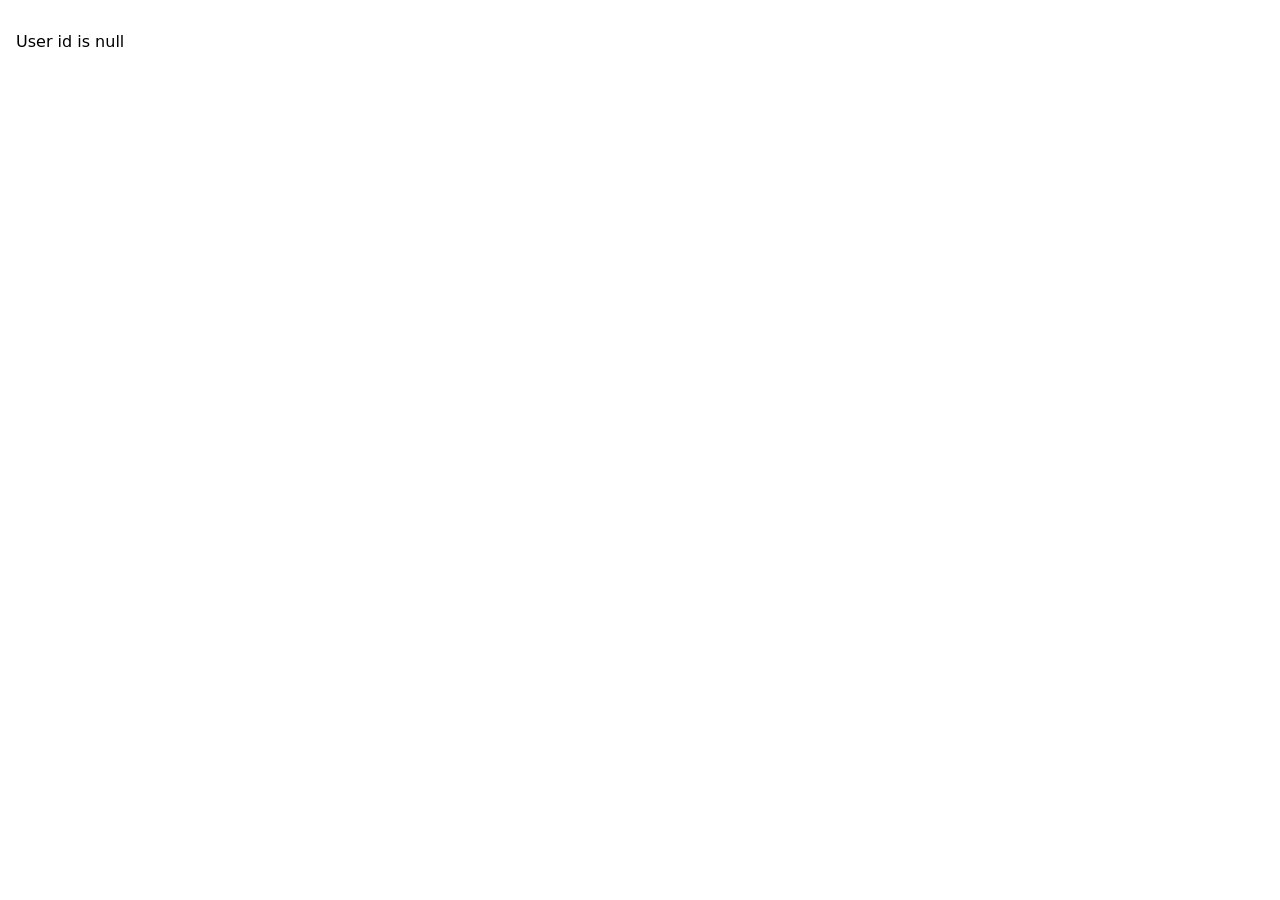
==== commit e4781625: "create github page" ====
--- a/index.html
+++ b/index.html
@@ -1,21 +1,19 @@
 <!DOCTYPE html>
-<html lang="en-US">
+<html lang="en">
   <head>
-    <meta charset="utf-8">
-    <meta name="viewport" content="width=device-width,initial-scale=1">
-    <title>Me | Orjan</title>
-    <meta name="description" content="Just a GitHub Page">
-    
-    
-    <link rel="preload" href="/assets/css/0.styles.a893254c.css" as="style"><link rel="preload" href="/assets/js/app.b0cc6ce6.js" as="script"><link rel="preload" href="/assets/js/2.a706e31f.js" as="script"><link rel="preload" href="/assets/js/5.21dd660b.js" as="script"><link rel="prefetch" href="/assets/js/3.bb468527.js"><link rel="prefetch" href="/assets/js/4.2d6e4859.js"><link rel="prefetch" href="/assets/js/6.42310675.js"><link rel="prefetch" href="/assets/js/7.936d4475.js"><link rel="prefetch" href="/assets/js/8.aac5efdd.js">
-    <link rel="stylesheet" href="/assets/css/0.styles.a893254c.css">
+    <title>Home</title>
+    <meta charset="UTF-8" />
+    <meta name="viewport" content="width=device-width" />
+    <!--
+      Need a visual blank slate?
+      Remove all code in `styles.css`!
+    -->
+    <link rel="stylesheet" href="styles.css" />
+    <script type="module" src="script.js"></script>
   </head>
   <body>
-    <div id="app" data-server-rendered="true"><div class="theme-container"><header class="navbar"><div class="sidebar-button"><svg xmlns="http://www.w3.org/2000/svg" aria-hidden="true" role="img" viewBox="0 0 448 512" class="icon"><path fill="currentColor" d="M436 124H12c-6.627 0-12-5.373-12-12V80c0-6.627 5.373-12 12-12h424c6.627 0 12 5.373 12 12v32c0 6.627-5.373 12-12 12zm0 160H12c-6.627 0-12-5.373-12-12v-32c0-6.627 5.373-12 12-12h424c6.627 0 12 5.373 12 12v32c0 6.627-5.373 12-12 12zm0 160H12c-6.627 0-12-5.373-12-12v-32c0-6.627 5.373-12 12-12h424c6.627 0 12 5.373 12 12v32c0 6.627-5.373 12-12 12z"></path></svg></div> <a href="/" class="home-link router-link-exact-active router-link-active"><!----> <span class="site-name">Orjan</span></a> <div class="links"><div class="search-box"><input aria-label="Search" autocomplete="off" spellcheck="false" value=""> <!----></div> <!----></div></header> <div class="sidebar-mask"></div> <aside class="sidebar"><!---->  <ul class="sidebar-links"><li><a href="/" class="active sidebar-link">Me</a><ul class="sidebar-sub-headers"><li class="sidebar-sub-header"><a href="/#skill-set" class="sidebar-link">Skill set</a></li><li class="sidebar-sub-header"><a href="/#interests" class="sidebar-link">Interests</a></li></ul></li><li><a href="/contributions.html" class="sidebar-link">Public contributions</a></li></ul> </aside> <main class="page"> <div class="theme-default-content content__default"><h1 id="me"><a href="#me" aria-hidden="true" class="header-anchor">#</a> Me</h1> <p>Front-end developer @ JWorks (Ordina BE) by day, sleeping by night.</p> <p>🐦 <a href="https://twitter.com/orjandesmet" target="_blank" rel="noopener noreferrer">@orjandesmet<svg xmlns="http://www.w3.org/2000/svg" aria-hidden="true" x="0px" y="0px" viewBox="0 0 100 100" width="15" height="15" class="icon outbound"><path fill="currentColor" d="M18.8,85.1h56l0,0c2.2,0,4-1.8,4-4v-32h-8v28h-48v-48h28v-8h-32l0,0c-2.2,0-4,1.8-4,4v56C14.8,83.3,16.6,85.1,18.8,85.1z"></path> <polygon fill="currentColor" points="45.7,48.7 51.3,54.3 77.2,28.5 77.2,37.2 85.2,37.2 85.2,14.9 62.8,14.9 62.8,22.9 71.5,22.9"></polygon></svg></a></p> <h2 id="skill-set"><a href="#skill-set" aria-hidden="true" class="header-anchor">#</a> Skill set</h2> <ul><li>JavaScript</li> <li>TypeScript</li> <li>Angular</li> <li>Can make a mean meat loaf or spaghetti</li></ul> <h2 id="interests"><a href="#interests" aria-hidden="true" class="header-anchor">#</a> Interests</h2> <ul><li>Reactive programming</li> <li>Software architecture</li> <li>Traveling the world</li> <li>Action/Adventure games</li></ul></div> <footer class="page-edit"><!----> <!----></footer> <div class="page-nav"><p class="inner"><!----> <span class="next"><a href="/contributions.html">
-          Public contributions
-        </a>
-        →
-      </span></p></div> </main></div><div class="global-ui"></div></div>
-    <script src="/assets/js/app.b0cc6ce6.js" defer></script><script src="/assets/js/2.a706e31f.js" defer></script><script src="/assets/js/5.21dd660b.js" defer></script>
+    <main>
+      <p id="uid"></p>
+    </main>
   </body>
 </html>
--- a/styles.css
+++ b/styles.css
@@ -0,0 +1,46 @@
+* {
+  box-sizing: border-box;
+}
+
+body {
+  margin: 0;
+  font-family: system-ui, sans-serif;
+  color: black;
+  background-color: white;
+}
+
+nav {
+  display: flex;
+  flex-wrap: wrap;
+  align-items: center;
+  justify-content: center;
+  padding: 0.5rem;
+  gap: 0.5rem;
+  border-bottom: solid 1px #aaa;
+  background-color: #eee;
+}
+
+nav a {
+  display: inline-block;
+  min-width: 9rem;
+  padding: 0.5rem;
+  border-radius: 0.2rem;
+  border: solid 1px #aaa;
+  text-align: center;
+  text-decoration: none;
+  color: #555;
+}
+
+nav a[aria-current='page'] {
+  color: #000;
+  background-color: #d4d4d4;
+}
+
+main {
+  padding: 1rem;
+}
+
+h1 {
+  font-weight: bold;
+  font-size: 1.5rem;
+}
